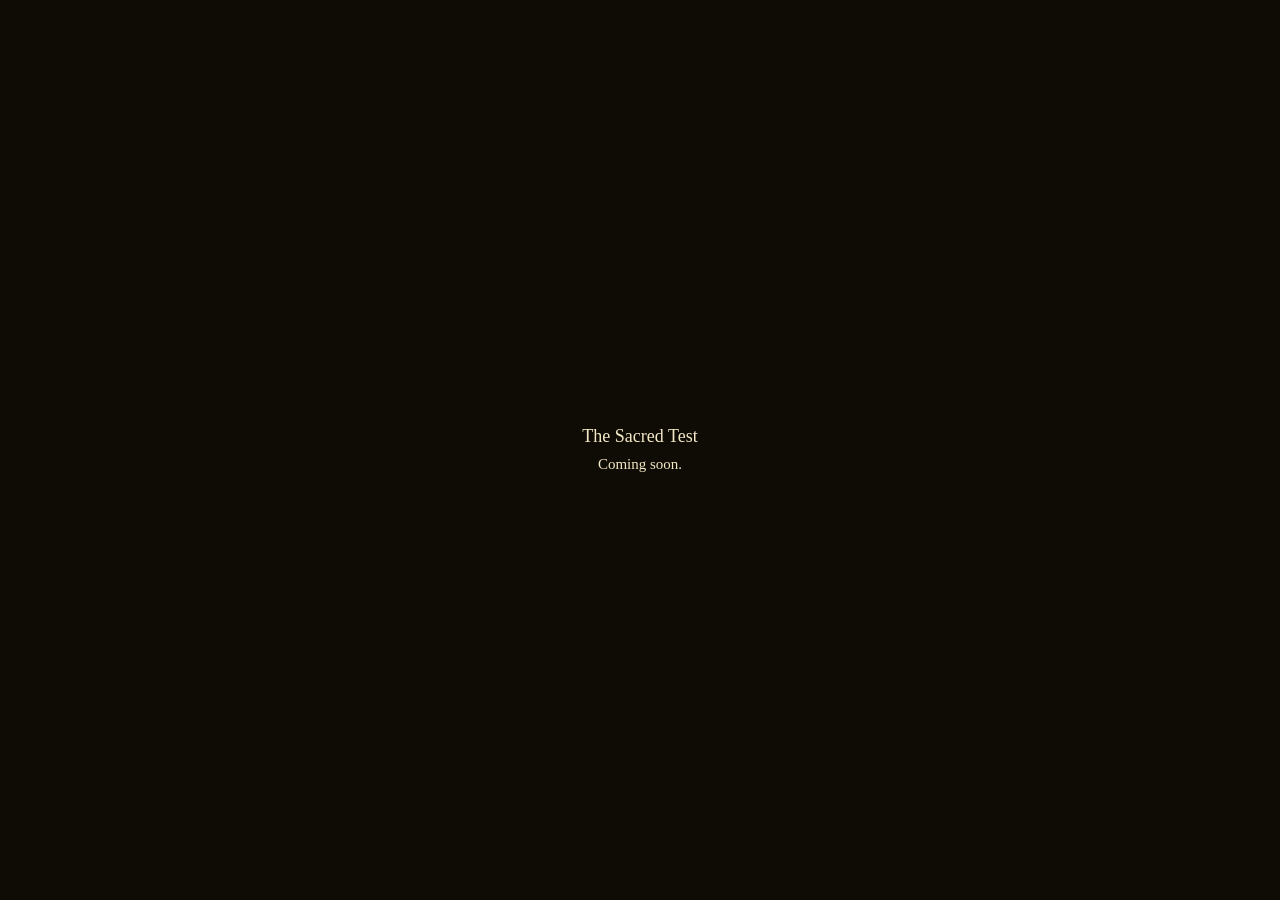
==== index.html @ 9026a88f "Placeholder page and custom domain thesacredtest.com Co-Authored-By: Claude Opus 5.5 <noreply@anthro" ====
<!doctype html>
<html lang="en">
<head>
<meta charset="utf-8">
<meta name="viewport" content="width=device-width, initial-scale=1">
<title>The Sacred Test</title>
<meta name="robots" content="noindex">
<style>
  html, body { height: 100%; margin: 0; }
  body { display: grid; place-items: center; padding: 0 16px; background: #0f0c06; color: #f3e7c4;
         font: 18px/1.5 Georgia, serif; text-align: center; }
</style>
</head>
<body><p>The Sacred Test<br><small>Coming soon.</small></p></body>
</html>
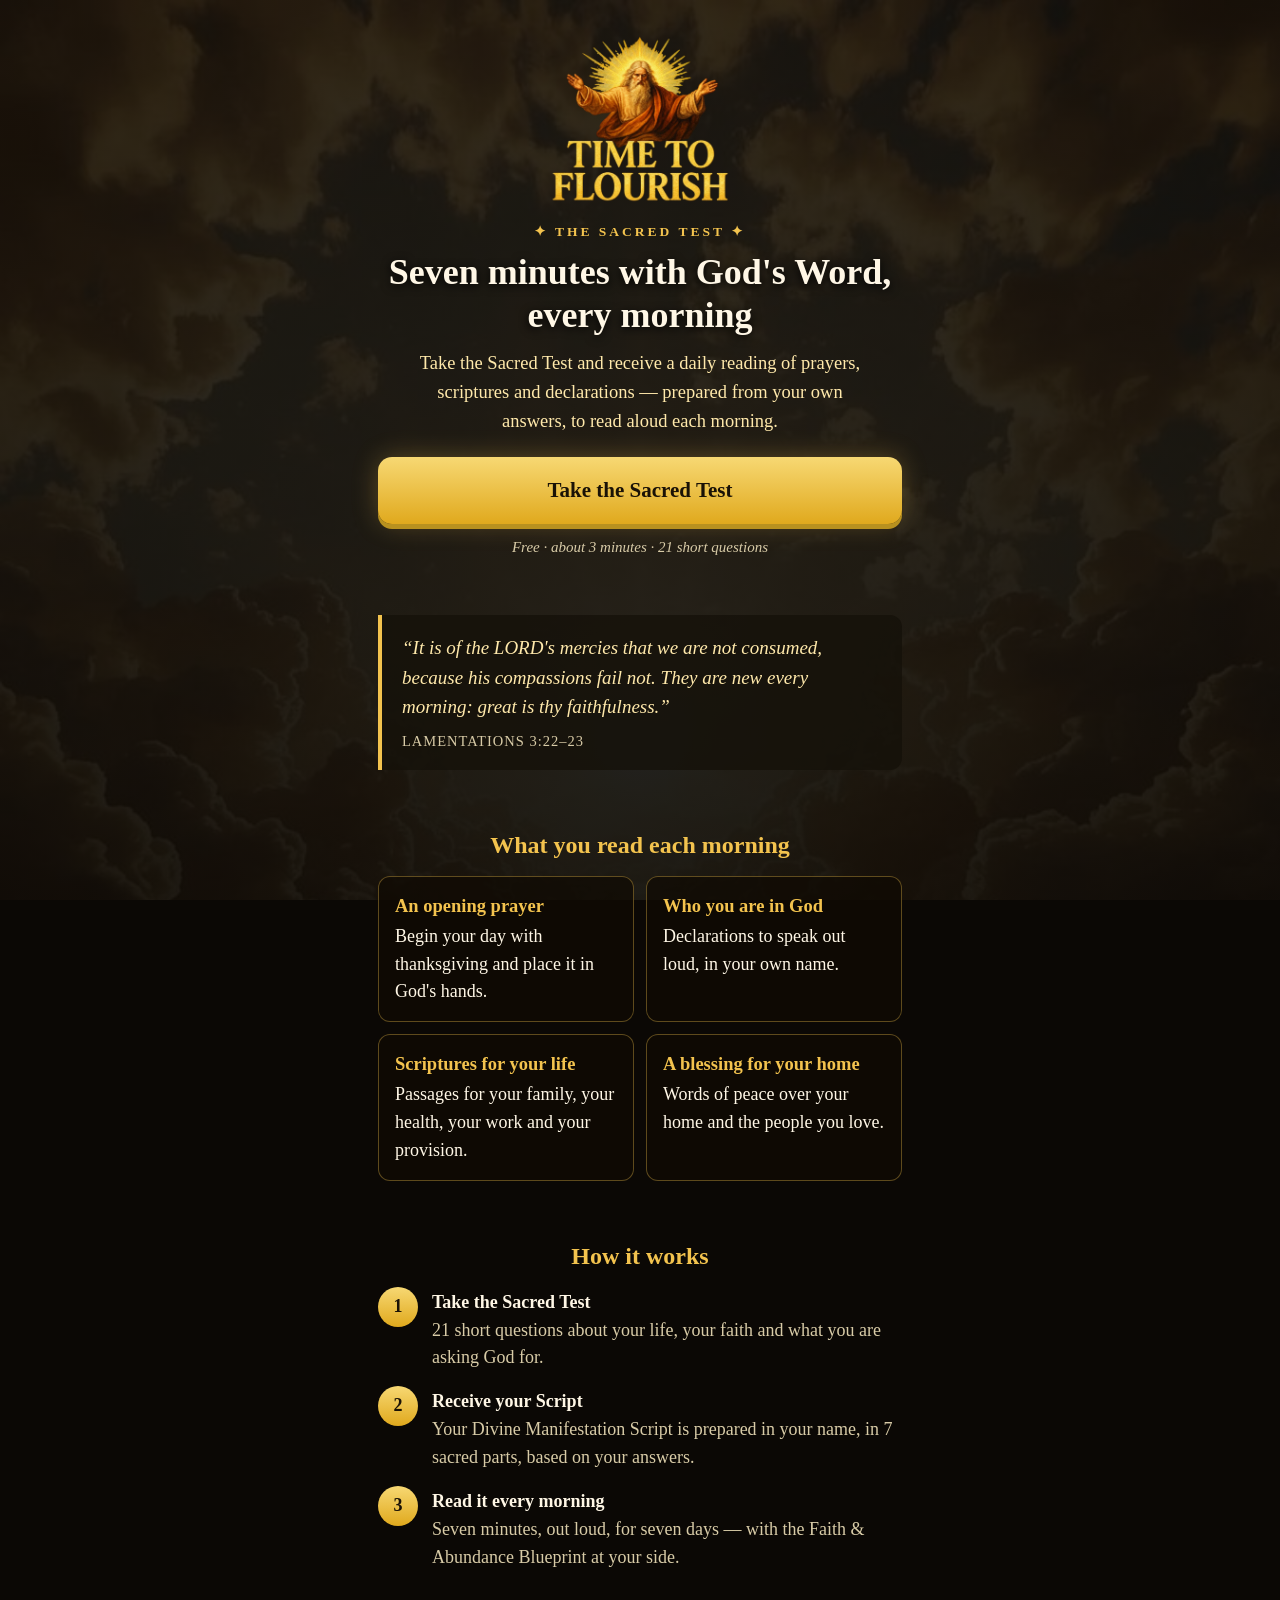
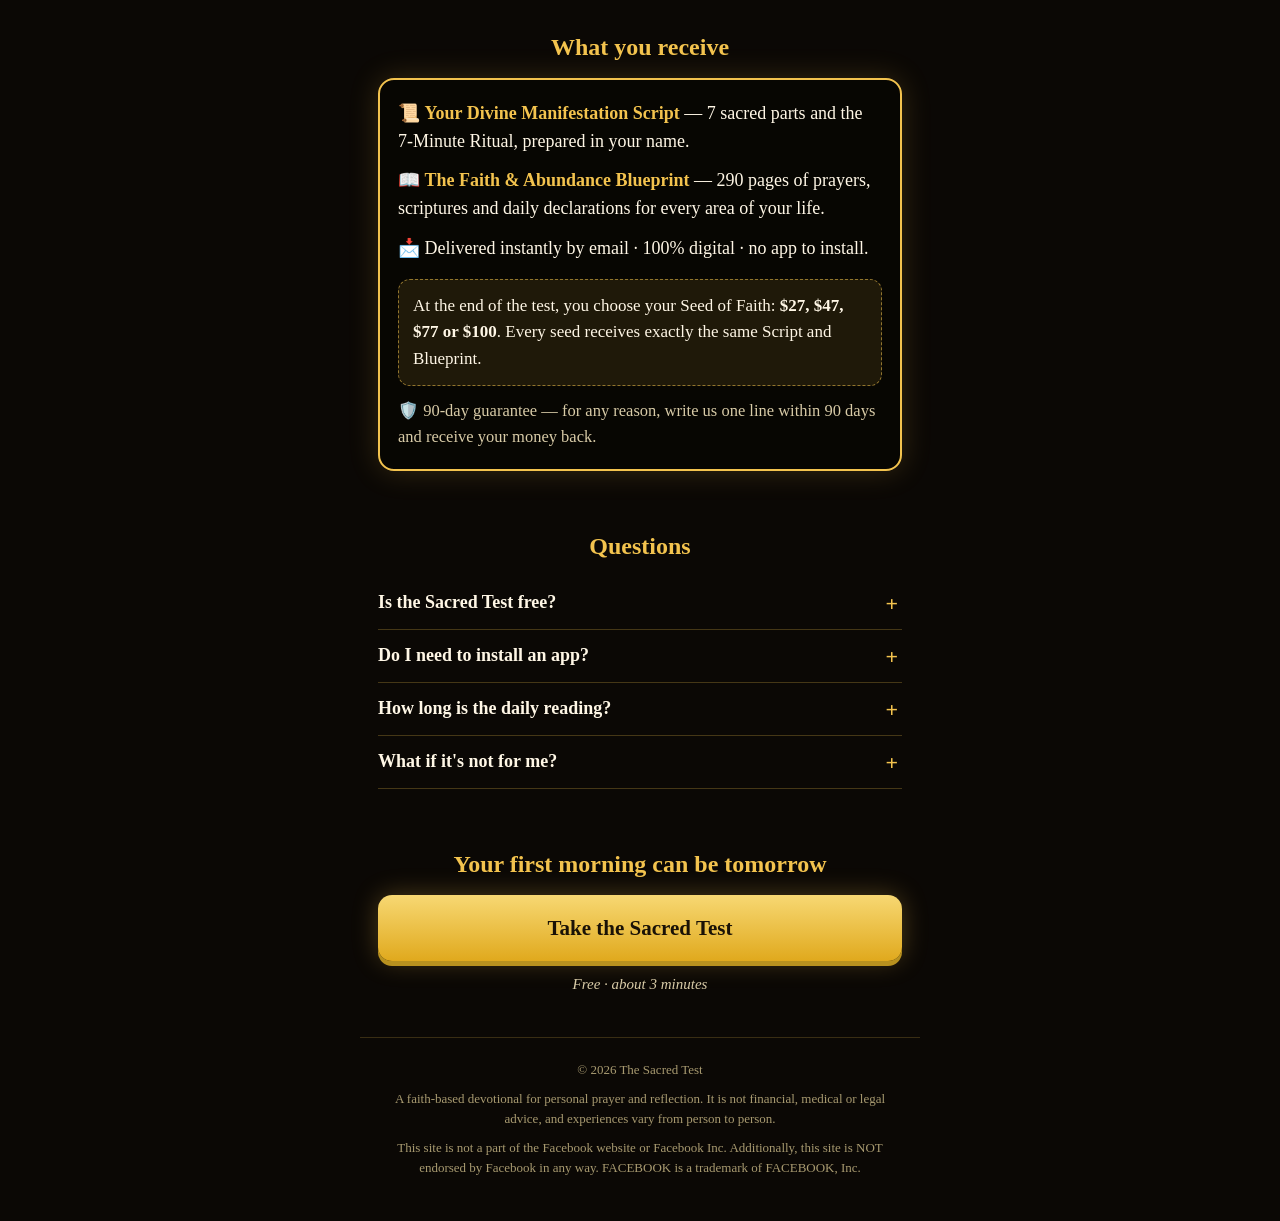
==== commit d499985a: "Landing page da raiz: oferta de leitura diária da Bíblia Página de vendas na raiz do domínio, para o" ====
--- a/index.html
+++ b/index.html
@@ -3,13 +3,136 @@
 <head>
 <meta charset="utf-8">
 <meta name="viewport" content="width=device-width, initial-scale=1">
-<title>The Sacred Test</title>
+<title>The Sacred Test — Seven minutes with God's Word, every morning</title>
+<meta name="description" content="Take the free Sacred Test and receive a daily reading of prayers, scriptures and declarations prepared from your own answers.">
 <meta name="robots" content="noindex">
+<meta property="og:type" content="website">
+<meta property="og:title" content="The Sacred Test">
+<meta property="og:description" content="Seven minutes with God's Word every morning, prepared from your own answers.">
+<meta property="og:image" content="https://thesacredtest.com/thrive/media/voz/poster.jpg">
+<link rel="preload" as="image" href="/thrive/media/thrive/logo-flourish.webp">
 <style>
-  html, body { height: 100%; margin: 0; }
-  body { display: grid; place-items: center; padding: 0 16px; background: #0f0c06; color: #f3e7c4;
-         font: 18px/1.5 Georgia, serif; text-align: center; }
+  :root { --gold:#f3c34e; --gold2:#f7d873; --gold3:#e0a91d; --edge:#b8911f; --ink:#1a1206; --cream:#fff7e6; --muted:#d8cba7; }
+  * { box-sizing:border-box; }
+  html { -webkit-text-size-adjust:100%; }
+  body { margin:0; color:var(--cream); background:#0b0805; font:18px/1.55 Georgia, 'Times New Roman', serif; }
+  /* fundo fixo por pseudo-elemento (background-attachment:fixed falha no iPhone) */
+  body::before { content:""; position:fixed; inset:0; z-index:-1;
+    background:linear-gradient(rgba(6,4,2,.80), rgba(6,4,2,.90)), url(/thrive/media/thrive/background.jpg) center top / cover no-repeat #0b0805; }
+  main { max-width:560px; margin:0 auto; padding:0 18px; }
+  section { padding:30px 0; }
+  .hero { padding:34px 0 26px; text-align:center; }
+  .logo { display:block; width:190px; height:auto; margin:0 auto 14px; }
+  .kicker { margin:0 0 8px; font-size:13.5px; letter-spacing:3px; color:var(--gold); font-weight:bold; }
+  h1 { margin:0 0 12px; font-size:31px; line-height:1.2; text-shadow:0 2px 10px #000; }
+  .sub { margin:0 auto 22px; max-width:470px; color:#ffe9ab; font-size:18.5px; }
+  h2 { margin:0 0 16px; font-size:24px; line-height:1.25; color:var(--gold); text-align:center; }
+  .cta { display:block; text-align:center; text-decoration:none; font-weight:bold; font-size:21px; padding:17px 18px;
+    border-radius:14px; background:linear-gradient(180deg, var(--gold2), var(--gold3)); color:var(--ink);
+    box-shadow:0 5px 0 var(--edge), 0 0 26px rgba(243,195,78,.28); }
+  .cta:active { transform:translateY(2px); box-shadow:0 2px 0 var(--edge); }
+  .cta:focus-visible { outline:3px solid var(--cream); outline-offset:3px; }
+  .micro { margin:12px 0 0; text-align:center; font-size:15px; color:var(--muted); font-style:italic; }
+  .verse { margin:0; padding:18px 20px; border-left:4px solid var(--gold); background:rgba(21,17,10,.78); border-radius:0 12px 12px 0;
+    font-size:19px; font-style:italic; color:#ffe9ab; }
+  .verse cite { display:block; margin-top:8px; font-size:14.5px; font-style:normal; letter-spacing:1px; color:var(--muted); }
+  .items { display:grid; gap:12px; margin:0; padding:0; list-style:none; }
+  .items li { padding:15px 16px; border:1px solid rgba(243,195,78,.35); border-radius:12px; background:rgba(16,11,3,.72); }
+  .items b { display:block; color:var(--gold); font-size:18.5px; margin-bottom:2px; }
+  .steps { counter-reset:passo; display:grid; gap:14px; margin:0; padding:0; list-style:none; }
+  .steps li { counter-increment:passo; position:relative; padding:2px 0 0 54px; min-height:40px; }
+  .steps li::before { content:counter(passo); position:absolute; left:0; top:0; width:40px; height:40px; border-radius:50%;
+    display:grid; place-items:center; font-weight:bold; color:var(--ink); background:linear-gradient(180deg, var(--gold2), var(--gold3)); }
+  .steps b { display:block; color:var(--cream); }
+  .steps span { color:var(--muted); }
+  .card { padding:20px 18px; border:2px solid var(--gold); border-radius:16px; background:rgba(8,6,3,.85); box-shadow:0 0 30px rgba(243,195,78,.18); }
+  .card ul { margin:0 0 16px; padding:0; list-style:none; display:grid; gap:12px; }
+  .card li b { color:var(--gold); }
+  .price { margin:0 0 12px; padding:13px 14px; border-radius:12px; background:rgba(243,195,78,.1); border:1px dashed rgba(243,195,78,.55); font-size:17px; }
+  .guarantee { margin:0; font-size:16.5px; color:var(--muted); }
+  details { border-bottom:1px solid rgba(243,195,78,.25); padding:12px 0; }
+  summary { cursor:pointer; font-weight:bold; color:var(--cream); list-style:none; padding-right:28px; position:relative; }
+  summary::-webkit-details-marker { display:none; }
+  summary::after { content:"+"; position:absolute; right:4px; top:-2px; color:var(--gold); font-size:22px; }
+  details[open] summary::after { content:"–"; }
+  details p { margin:8px 0 0; color:var(--muted); }
+  .final { text-align:center; }
+  footer { max-width:560px; margin:10px auto 0; padding:22px 18px 34px; border-top:1px solid rgba(243,195,78,.2);
+    font-size:13px; line-height:1.5; color:#a89a70; text-align:center; }
+  footer p { margin:0 0 10px; }
+  @media (min-width:600px) { h1 { font-size:36px; } .items { grid-template-columns:1fr 1fr; } }
 </style>
 </head>
-<body><p>The Sacred Test<br><small>Coming soon.</small></p></body>
+<body>
+<main>
+  <section class="hero">
+    <img class="logo" src="/thrive/media/thrive/logo-flourish.webp" width="800" height="733" alt="Time To Flourish">
+    <p class="kicker">✦ THE SACRED TEST ✦</p>
+    <h1>Seven minutes with God's Word, every morning</h1>
+    <p class="sub">Take the Sacred Test and receive a daily reading of prayers, scriptures and declarations — prepared from your own answers, to read aloud each morning.</p>
+    <a class="cta" data-test href="/thrive/">Take the Sacred Test</a>
+    <p class="micro">Free · about 3 minutes · 21 short questions</p>
+  </section>
+
+  <section>
+    <blockquote class="verse">“It is of the LORD's mercies that we are not consumed, because his compassions fail not. They are new every morning: great is thy faithfulness.”
+      <cite>LAMENTATIONS 3:22–23</cite></blockquote>
+  </section>
+
+  <section>
+    <h2>What you read each morning</h2>
+    <ul class="items">
+      <li><b>An opening prayer</b>Begin your day with thanksgiving and place it in God's hands.</li>
+      <li><b>Who you are in God</b>Declarations to speak out loud, in your own name.</li>
+      <li><b>Scriptures for your life</b>Passages for your family, your health, your work and your provision.</li>
+      <li><b>A blessing for your home</b>Words of peace over your home and the people you love.</li>
+    </ul>
+  </section>
+
+  <section>
+    <h2>How it works</h2>
+    <ol class="steps">
+      <li><b>Take the Sacred Test</b><span>21 short questions about your life, your faith and what you are asking God for.</span></li>
+      <li><b>Receive your Script</b><span>Your Divine Manifestation Script is prepared in your name, in 7 sacred parts, based on your answers.</span></li>
+      <li><b>Read it every morning</b><span>Seven minutes, out loud, for seven days — with the Faith &amp; Abundance Blueprint at your side.</span></li>
+    </ol>
+  </section>
+
+  <section>
+    <h2>What you receive</h2>
+    <div class="card">
+      <ul>
+        <li>📜 <b>Your Divine Manifestation Script</b> — 7 sacred parts and the 7-Minute Ritual, prepared in your name.</li>
+        <li>📖 <b>The Faith &amp; Abundance Blueprint</b> — 290 pages of prayers, scriptures and daily declarations for every area of your life.</li>
+        <li>📩 Delivered instantly by email · 100% digital · no app to install.</li>
+      </ul>
+      <p class="price">At the end of the test, you choose your Seed of Faith: <b>$27, $47, $77 or $100</b>. Every seed receives exactly the same Script and Blueprint.</p>
+      <p class="guarantee">🛡️ 90-day guarantee — for any reason, write us one line within 90 days and receive your money back.</p>
+    </div>
+  </section>
+
+  <section>
+    <h2>Questions</h2>
+    <details><summary>Is the Sacred Test free?</summary><p>Yes. The test is free and takes about 3 minutes. At the end, you decide whether you want to receive your complete Script.</p></details>
+    <details><summary>Do I need to install an app?</summary><p>No. Your Script and the Blueprint arrive by email, ready to read on your phone, tablet or computer.</p></details>
+    <details><summary>How long is the daily reading?</summary><p>About 7 minutes, read out loud each morning, for 7 days in a row — and you can keep reading it for as long as you like.</p></details>
+    <details><summary>What if it's not for me?</summary><p>You are covered by the 90-day guarantee: write us one line and receive your money back.</p></details>
+  </section>
+
+  <section class="final">
+    <h2>Your first morning can be tomorrow</h2>
+    <a class="cta" data-test href="/thrive/">Take the Sacred Test</a>
+    <p class="micro">Free · about 3 minutes</p>
+  </section>
+</main>
+<footer>
+  <p>© 2026 The Sacred Test</p>
+  <p>A faith-based devotional for personal prayer and reflection. It is not financial, medical or legal advice, and experiences vary from person to person.</p>
+  <p>This site is not a part of the Facebook website or Facebook Inc. Additionally, this site is NOT endorsed by Facebook in any way. FACEBOOK is a trademark of FACEBOOK, Inc.</p>
+</footer>
+<script>
+  // leva as UTMs/fbclid do anúncio para o quiz (o rastreio da /thrive lê da URL)
+  document.querySelectorAll('a[data-test]').forEach(function (a) { a.href = '/thrive/' + location.search; });
+</script>
+</body>
 </html>
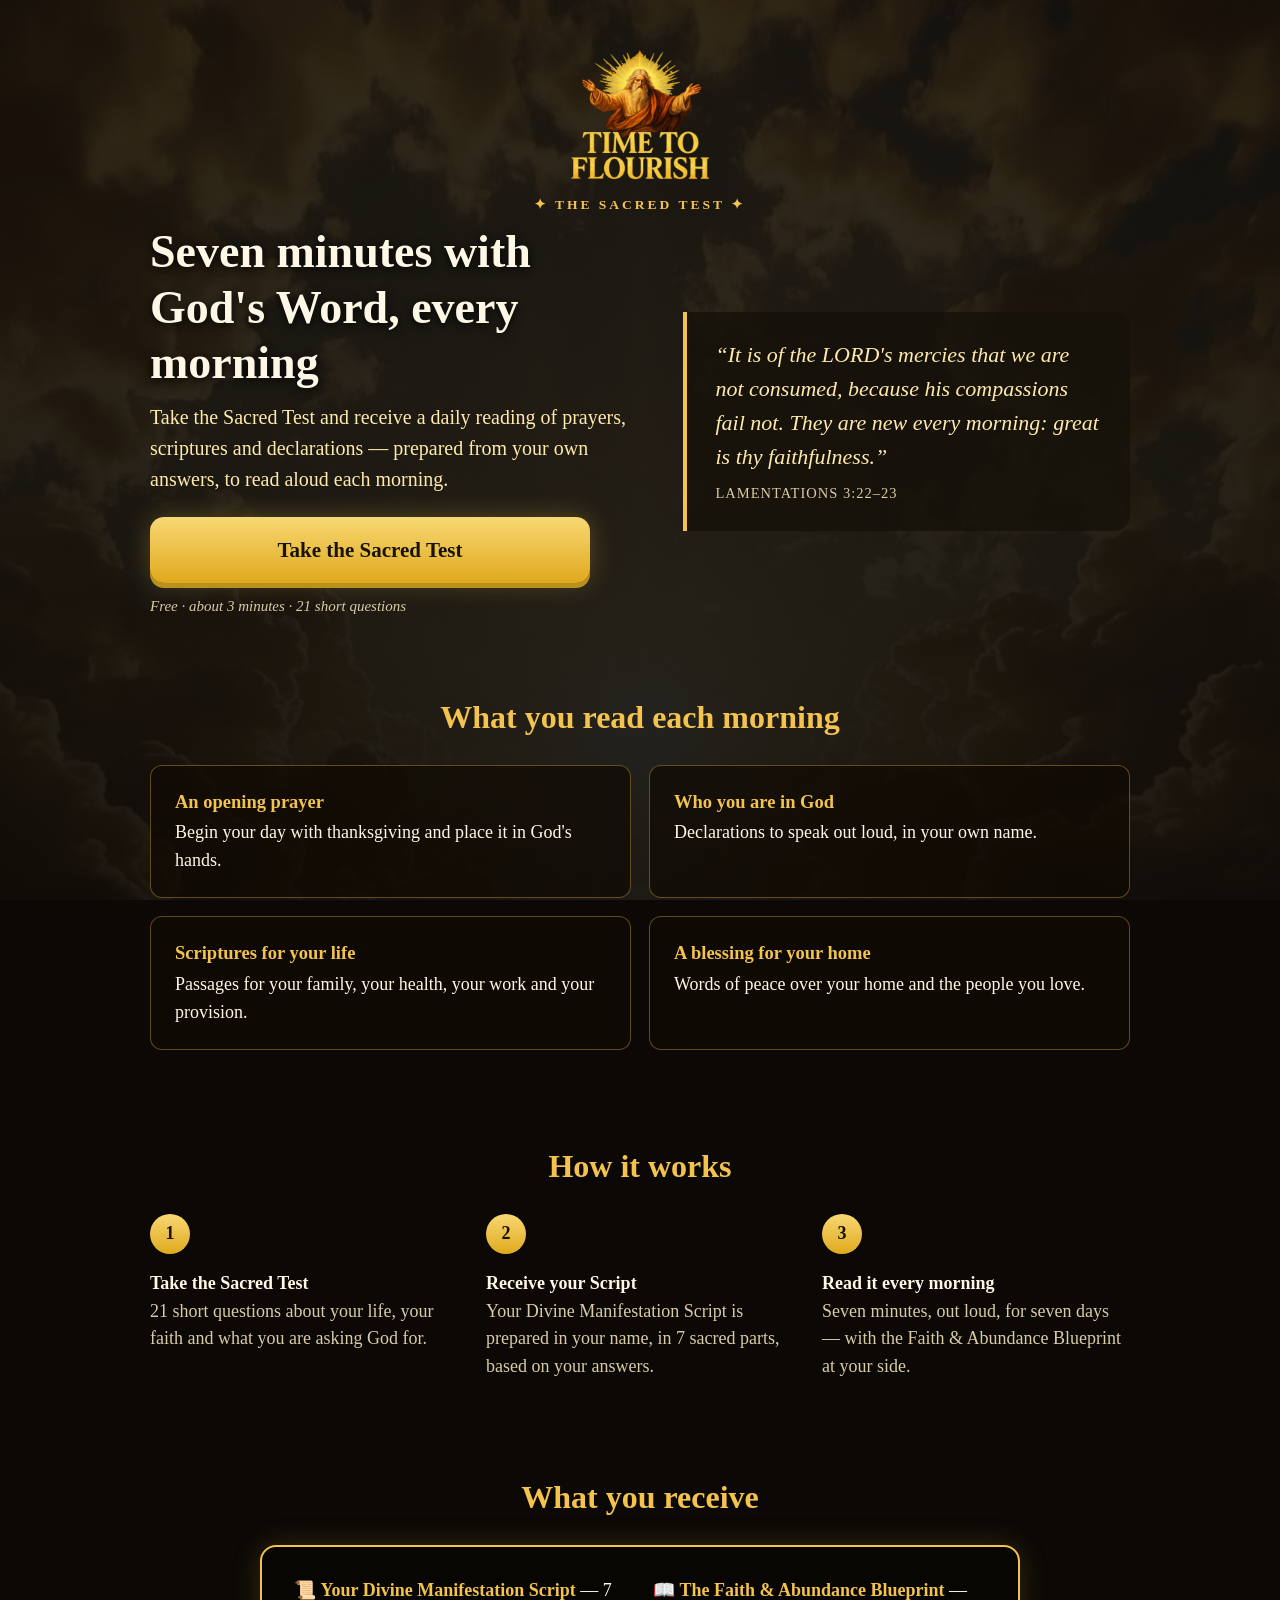
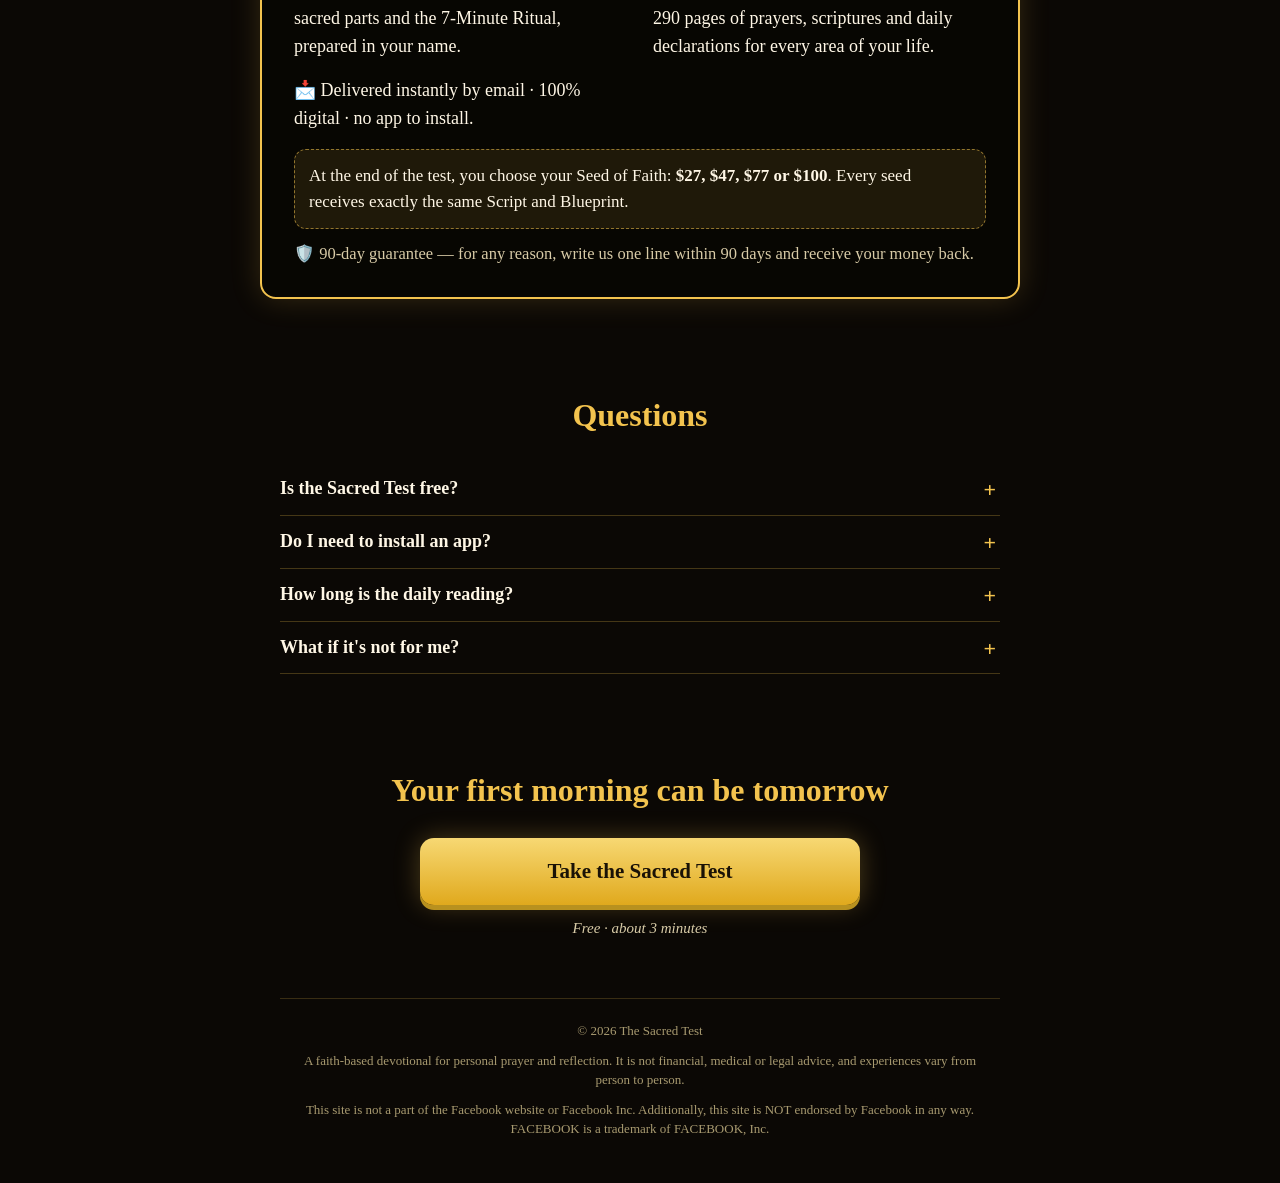
==== commit 79091cd6: "Landing da raiz: layout próprio para computador Herói em duas colunas (texto + versículo), 'o que vo" ====
--- a/index.html
+++ b/index.html
@@ -21,62 +21,99 @@
     background:linear-gradient(rgba(6,4,2,.80), rgba(6,4,2,.90)), url(/thrive/media/thrive/background.jpg) center top / cover no-repeat #0b0805; }
   main { max-width:560px; margin:0 auto; padding:0 18px; }
   section { padding:30px 0; }
+  .center { text-align:center; }
+
+  /* ---- herói ---- */
   .hero { padding:34px 0 26px; text-align:center; }
   .logo { display:block; width:190px; height:auto; margin:0 auto 14px; }
   .kicker { margin:0 0 8px; font-size:13.5px; letter-spacing:3px; color:var(--gold); font-weight:bold; }
   h1 { margin:0 0 12px; font-size:31px; line-height:1.2; text-shadow:0 2px 10px #000; }
   .sub { margin:0 auto 22px; max-width:470px; color:#ffe9ab; font-size:18.5px; }
+
   h2 { margin:0 0 16px; font-size:24px; line-height:1.25; color:var(--gold); text-align:center; }
-  .cta { display:block; text-align:center; text-decoration:none; font-weight:bold; font-size:21px; padding:17px 18px;
+
+  .cta { display:block; width:100%; max-width:440px; margin:0 auto; text-align:center; text-decoration:none; font-weight:bold; font-size:21px; padding:17px 18px;
     border-radius:14px; background:linear-gradient(180deg, var(--gold2), var(--gold3)); color:var(--ink);
     box-shadow:0 5px 0 var(--edge), 0 0 26px rgba(243,195,78,.28); }
   .cta:active { transform:translateY(2px); box-shadow:0 2px 0 var(--edge); }
   .cta:focus-visible { outline:3px solid var(--cream); outline-offset:3px; }
   .micro { margin:12px 0 0; text-align:center; font-size:15px; color:var(--muted); font-style:italic; }
+
   .verse { margin:0; padding:18px 20px; border-left:4px solid var(--gold); background:rgba(21,17,10,.78); border-radius:0 12px 12px 0;
     font-size:19px; font-style:italic; color:#ffe9ab; }
   .verse cite { display:block; margin-top:8px; font-size:14.5px; font-style:normal; letter-spacing:1px; color:var(--muted); }
-  .items { display:grid; gap:12px; margin:0; padding:0; list-style:none; }
-  .items li { padding:15px 16px; border:1px solid rgba(243,195,78,.35); border-radius:12px; background:rgba(16,11,3,.72); }
-  .items b { display:block; color:var(--gold); font-size:18.5px; margin-bottom:2px; }
-  .steps { counter-reset:passo; display:grid; gap:14px; margin:0; padding:0; list-style:none; }
+
+  .items { display:grid; gap:12px; margin:0 auto; padding:0; list-style:none; max-width:860px; }
+  .items li { padding:16px 18px; border:1px solid rgba(243,195,78,.35); border-radius:12px; background:rgba(16,11,3,.72); }
+  .items b { display:block; color:var(--gold); font-size:18.5px; margin-bottom:3px; }
+
+  .steps { counter-reset:passo; display:grid; gap:16px; margin:0 auto; padding:0; list-style:none; max-width:860px; }
   .steps li { counter-increment:passo; position:relative; padding:2px 0 0 54px; min-height:40px; }
   .steps li::before { content:counter(passo); position:absolute; left:0; top:0; width:40px; height:40px; border-radius:50%;
     display:grid; place-items:center; font-weight:bold; color:var(--ink); background:linear-gradient(180deg, var(--gold2), var(--gold3)); }
   .steps b { display:block; color:var(--cream); }
   .steps span { color:var(--muted); }
-  .card { padding:20px 18px; border:2px solid var(--gold); border-radius:16px; background:rgba(8,6,3,.85); box-shadow:0 0 30px rgba(243,195,78,.18); }
+
+  .card { max-width:620px; margin:0 auto; padding:22px 20px; border:2px solid var(--gold); border-radius:16px; background:rgba(8,6,3,.85); box-shadow:0 0 30px rgba(243,195,78,.18); }
   .card ul { margin:0 0 16px; padding:0; list-style:none; display:grid; gap:12px; }
   .card li b { color:var(--gold); }
   .price { margin:0 0 12px; padding:13px 14px; border-radius:12px; background:rgba(243,195,78,.1); border:1px dashed rgba(243,195,78,.55); font-size:17px; }
   .guarantee { margin:0; font-size:16.5px; color:var(--muted); }
+
+  .faq { max-width:720px; margin:0 auto; }
   details { border-bottom:1px solid rgba(243,195,78,.25); padding:12px 0; }
   summary { cursor:pointer; font-weight:bold; color:var(--cream); list-style:none; padding-right:28px; position:relative; }
   summary::-webkit-details-marker { display:none; }
   summary::after { content:"+"; position:absolute; right:4px; top:-2px; color:var(--gold); font-size:22px; }
   details[open] summary::after { content:"–"; }
   details p { margin:8px 0 0; color:var(--muted); }
-  .final { text-align:center; }
-  footer { max-width:560px; margin:10px auto 0; padding:22px 18px 34px; border-top:1px solid rgba(243,195,78,.2);
+
+  footer { max-width:720px; margin:10px auto 0; padding:22px 18px 34px; border-top:1px solid rgba(243,195,78,.2);
     font-size:13px; line-height:1.5; color:#a89a70; text-align:center; }
   footer p { margin:0 0 10px; }
-  @media (min-width:600px) { h1 { font-size:36px; } .items { grid-template-columns:1fr 1fr; } }
+
+  /* ---- computador ---- */
+  @media (min-width:880px) {
+    main { max-width:1060px; padding:0 32px; }
+    section { padding:48px 0; }
+    .hero { padding:48px 0 30px; }
+    .logo { width:150px; margin-bottom:10px; }
+    h1 { font-size:46px; }
+    h2 { font-size:32px; margin-bottom:28px; }
+    /* herói em duas colunas: texto à esquerda, versículo à direita */
+    .hero-grid { display:grid; grid-template-columns:1.05fr .95fr; gap:40px; align-items:center; text-align:left; max-width:980px; margin:0 auto; }
+    .hero-copy h1 { margin-top:0; }
+    .hero-copy .sub { margin-left:0; font-size:20px; max-width:none; }
+    .hero-copy .cta { margin-left:0; }
+    .hero-copy .micro { text-align:left; }
+    .verse { font-size:22px; padding:26px 28px; border-radius:0 16px 16px 0; }
+    .items { grid-template-columns:1fr 1fr; gap:18px; max-width:980px; }
+    .items li { padding:22px 24px; }
+    .steps { grid-template-columns:repeat(3,1fr); gap:28px; max-width:980px; }
+    .steps li { padding:56px 0 0; min-height:0; }
+    .steps li::before { left:0; top:0; }
+    .card { max-width:760px; padding:30px 32px; }
+    .card ul { grid-template-columns:1fr 1fr; gap:16px 26px; }
+    .card .price, .card .guarantee { grid-column:1 / -1; }
+    .card ul { display:grid; }
+  }
 </style>
 </head>
 <body>
 <main>
   <section class="hero">
     <img class="logo" src="/thrive/media/thrive/logo-flourish.webp" width="800" height="733" alt="Time To Flourish">
-    <p class="kicker">✦ THE SACRED TEST ✦</p>
-    <h1>Seven minutes with God's Word, every morning</h1>
-    <p class="sub">Take the Sacred Test and receive a daily reading of prayers, scriptures and declarations — prepared from your own answers, to read aloud each morning.</p>
-    <a class="cta" data-test href="/thrive/">Take the Sacred Test</a>
-    <p class="micro">Free · about 3 minutes · 21 short questions</p>
-  </section>
-
-  <section>
-    <blockquote class="verse">“It is of the LORD's mercies that we are not consumed, because his compassions fail not. They are new every morning: great is thy faithfulness.”
-      <cite>LAMENTATIONS 3:22–23</cite></blockquote>
+    <p class="kicker center">✦ THE SACRED TEST ✦</p>
+    <div class="hero-grid">
+      <div class="hero-copy">
+        <h1>Seven minutes with God's Word, every morning</h1>
+        <p class="sub">Take the Sacred Test and receive a daily reading of prayers, scriptures and declarations — prepared from your own answers, to read aloud each morning.</p>
+        <a class="cta" data-test href="/thrive/">Take the Sacred Test</a>
+        <p class="micro">Free · about 3 minutes · 21 short questions</p>
+      </div>
+      <blockquote class="verse">“It is of the LORD's mercies that we are not consumed, because his compassions fail not. They are new every morning: great is thy faithfulness.”
+        <cite>LAMENTATIONS 3:22–23</cite></blockquote>
+    </div>
   </section>
 
   <section>
@@ -113,16 +150,18 @@
 
   <section>
     <h2>Questions</h2>
-    <details><summary>Is the Sacred Test free?</summary><p>Yes. The test is free and takes about 3 minutes. At the end, you decide whether you want to receive your complete Script.</p></details>
-    <details><summary>Do I need to install an app?</summary><p>No. Your Script and the Blueprint arrive by email, ready to read on your phone, tablet or computer.</p></details>
-    <details><summary>How long is the daily reading?</summary><p>About 7 minutes, read out loud each morning, for 7 days in a row — and you can keep reading it for as long as you like.</p></details>
-    <details><summary>What if it's not for me?</summary><p>You are covered by the 90-day guarantee: write us one line and receive your money back.</p></details>
+    <div class="faq">
+      <details><summary>Is the Sacred Test free?</summary><p>Yes. The test is free and takes about 3 minutes. At the end, you decide whether you want to receive your complete Script.</p></details>
+      <details><summary>Do I need to install an app?</summary><p>No. Your Script and the Blueprint arrive by email, ready to read on your phone, tablet or computer.</p></details>
+      <details><summary>How long is the daily reading?</summary><p>About 7 minutes, read out loud each morning, for 7 days in a row — and you can keep reading it for as long as you like.</p></details>
+      <details><summary>What if it's not for me?</summary><p>You are covered by the 90-day guarantee: write us one line and receive your money back.</p></details>
+    </div>
   </section>
 
-  <section class="final">
+  <section class="center">
     <h2>Your first morning can be tomorrow</h2>
     <a class="cta" data-test href="/thrive/">Take the Sacred Test</a>
-    <p class="micro">Free · about 3 minutes</p>
+    <p class="micro center">Free · about 3 minutes</p>
   </section>
 </main>
 <footer>
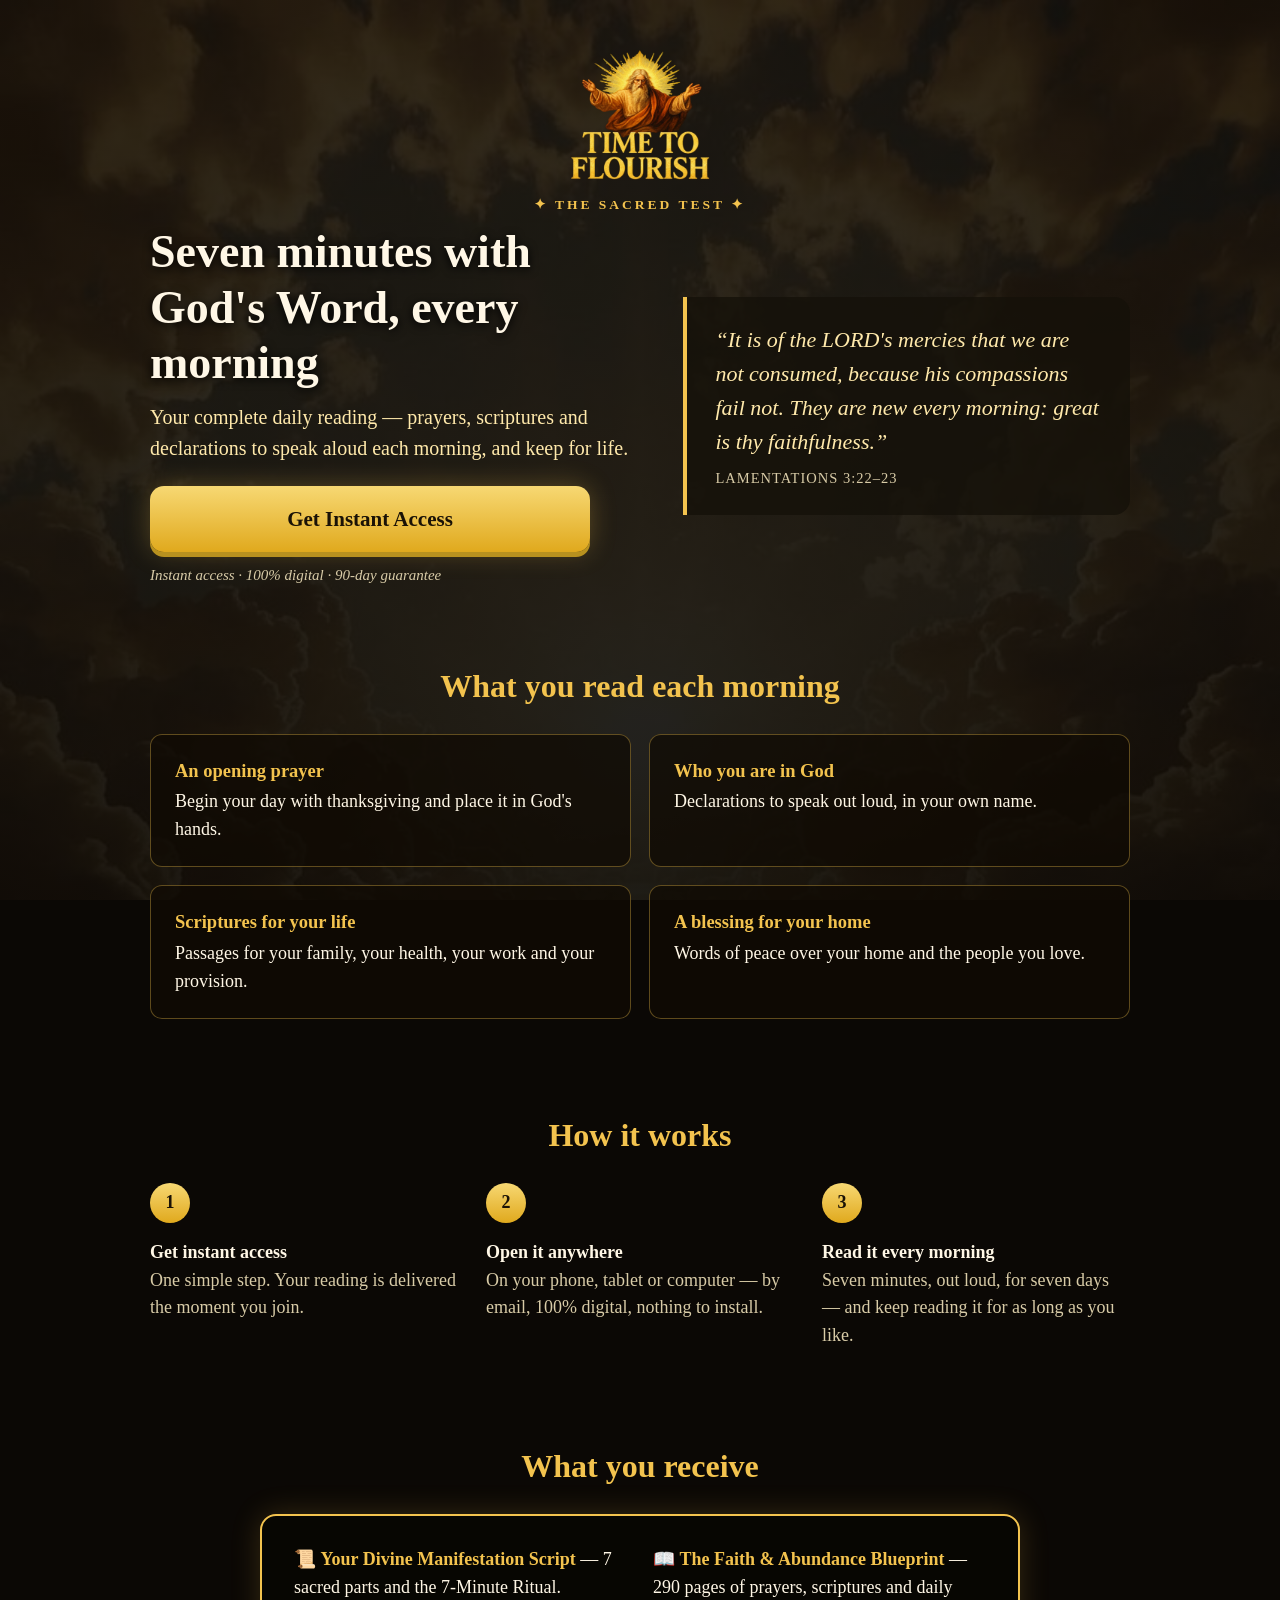
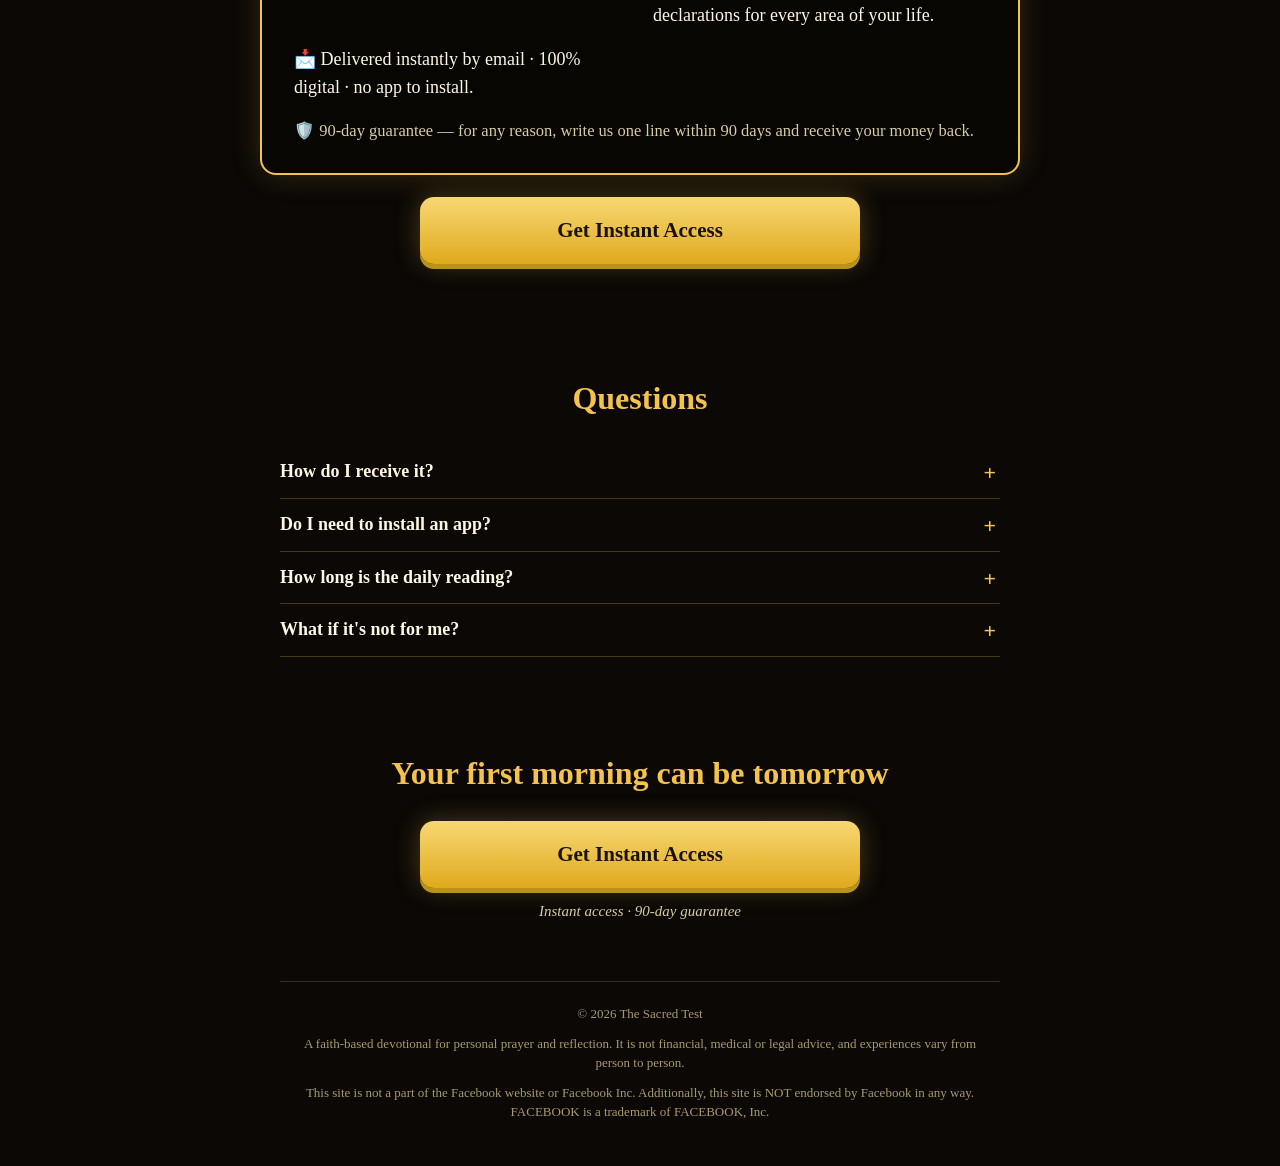
==== commit c838322d: "Raiz: página de venda direta com botão para checkout (sem quiz) A raiz deixa de levar ao quiz (/thri" ====
--- a/index.html
+++ b/index.html
@@ -3,12 +3,14 @@
 <head>
 <meta charset="utf-8">
 <meta name="viewport" content="width=device-width, initial-scale=1">
+<!-- Nevian Track -->
+<script async src="https://track.nevian.io/nv.js?w=67fb06a2"></script>
 <title>The Sacred Test — Seven minutes with God's Word, every morning</title>
-<meta name="description" content="Take the free Sacred Test and receive a daily reading of prayers, scriptures and declarations prepared from your own answers.">
+<meta name="description" content="Your complete daily reading of prayers, scriptures and declarations to read aloud every morning. Instant access, 100% digital, 90-day guarantee.">
 <meta name="robots" content="noindex">
 <meta property="og:type" content="website">
 <meta property="og:title" content="The Sacred Test">
-<meta property="og:description" content="Seven minutes with God's Word every morning, prepared from your own answers.">
+<meta property="og:description" content="Seven minutes with God's Word, every morning.">
 <meta property="og:image" content="https://thesacredtest.com/thrive/media/voz/poster.jpg">
 <link rel="preload" as="image" href="/thrive/media/thrive/logo-flourish.webp">
 <style>
@@ -16,14 +18,12 @@
   * { box-sizing:border-box; }
   html { -webkit-text-size-adjust:100%; }
   body { margin:0; color:var(--cream); background:#0b0805; font:18px/1.55 Georgia, 'Times New Roman', serif; }
-  /* fundo fixo por pseudo-elemento (background-attachment:fixed falha no iPhone) */
   body::before { content:""; position:fixed; inset:0; z-index:-1;
     background:linear-gradient(rgba(6,4,2,.80), rgba(6,4,2,.90)), url(/thrive/media/thrive/background.jpg) center top / cover no-repeat #0b0805; }
   main { max-width:560px; margin:0 auto; padding:0 18px; }
   section { padding:30px 0; }
   .center { text-align:center; }
 
-  /* ---- herói ---- */
   .hero { padding:34px 0 26px; text-align:center; }
   .logo { display:block; width:190px; height:auto; margin:0 auto 14px; }
   .kicker { margin:0 0 8px; font-size:13.5px; letter-spacing:3px; color:var(--gold); font-weight:bold; }
@@ -57,7 +57,6 @@
   .card { max-width:620px; margin:0 auto; padding:22px 20px; border:2px solid var(--gold); border-radius:16px; background:rgba(8,6,3,.85); box-shadow:0 0 30px rgba(243,195,78,.18); }
   .card ul { margin:0 0 16px; padding:0; list-style:none; display:grid; gap:12px; }
   .card li b { color:var(--gold); }
-  .price { margin:0 0 12px; padding:13px 14px; border-radius:12px; background:rgba(243,195,78,.1); border:1px dashed rgba(243,195,78,.55); font-size:17px; }
   .guarantee { margin:0; font-size:16.5px; color:var(--muted); }
 
   .faq { max-width:720px; margin:0 auto; }
@@ -72,7 +71,6 @@
     font-size:13px; line-height:1.5; color:#a89a70; text-align:center; }
   footer p { margin:0 0 10px; }
 
-  /* ---- computador ---- */
   @media (min-width:880px) {
     main { max-width:1060px; padding:0 32px; }
     section { padding:48px 0; }
@@ -80,7 +78,6 @@
     .logo { width:150px; margin-bottom:10px; }
     h1 { font-size:46px; }
     h2 { font-size:32px; margin-bottom:28px; }
-    /* herói em duas colunas: texto à esquerda, versículo à direita */
     .hero-grid { display:grid; grid-template-columns:1.05fr .95fr; gap:40px; align-items:center; text-align:left; max-width:980px; margin:0 auto; }
     .hero-copy h1 { margin-top:0; }
     .hero-copy .sub { margin-left:0; font-size:20px; max-width:none; }
@@ -94,8 +91,7 @@
     .steps li::before { left:0; top:0; }
     .card { max-width:760px; padding:30px 32px; }
     .card ul { grid-template-columns:1fr 1fr; gap:16px 26px; }
-    .card .price, .card .guarantee { grid-column:1 / -1; }
-    .card ul { display:grid; }
+    .card .guarantee { grid-column:1 / -1; }
   }
 </style>
 </head>
@@ -107,9 +103,9 @@
     <div class="hero-grid">
       <div class="hero-copy">
         <h1>Seven minutes with God's Word, every morning</h1>
-        <p class="sub">Take the Sacred Test and receive a daily reading of prayers, scriptures and declarations — prepared from your own answers, to read aloud each morning.</p>
-        <a class="cta" data-test href="/thrive/">Take the Sacred Test</a>
-        <p class="micro">Free · about 3 minutes · 21 short questions</p>
+        <p class="sub">Your complete daily reading — prayers, scriptures and declarations to speak aloud each morning, and keep for life.</p>
+        <a class="cta" data-checkout href="#">Get Instant Access</a>
+        <p class="micro">Instant access · 100% digital · 90-day guarantee</p>
       </div>
       <blockquote class="verse">“It is of the LORD's mercies that we are not consumed, because his compassions fail not. They are new every morning: great is thy faithfulness.”
         <cite>LAMENTATIONS 3:22–23</cite></blockquote>
@@ -129,9 +125,9 @@
   <section>
     <h2>How it works</h2>
     <ol class="steps">
-      <li><b>Take the Sacred Test</b><span>21 short questions about your life, your faith and what you are asking God for.</span></li>
-      <li><b>Receive your Script</b><span>Your Divine Manifestation Script is prepared in your name, in 7 sacred parts, based on your answers.</span></li>
-      <li><b>Read it every morning</b><span>Seven minutes, out loud, for seven days — with the Faith &amp; Abundance Blueprint at your side.</span></li>
+      <li><b>Get instant access</b><span>One simple step. Your reading is delivered the moment you join.</span></li>
+      <li><b>Open it anywhere</b><span>On your phone, tablet or computer — by email, 100% digital, nothing to install.</span></li>
+      <li><b>Read it every morning</b><span>Seven minutes, out loud, for seven days — and keep reading it for as long as you like.</span></li>
     </ol>
   </section>
 
@@ -139,20 +135,20 @@
     <h2>What you receive</h2>
     <div class="card">
       <ul>
-        <li>📜 <b>Your Divine Manifestation Script</b> — 7 sacred parts and the 7-Minute Ritual, prepared in your name.</li>
+        <li>📜 <b>Your Divine Manifestation Script</b> — 7 sacred parts and the 7-Minute Ritual.</li>
         <li>📖 <b>The Faith &amp; Abundance Blueprint</b> — 290 pages of prayers, scriptures and daily declarations for every area of your life.</li>
         <li>📩 Delivered instantly by email · 100% digital · no app to install.</li>
       </ul>
-      <p class="price">At the end of the test, you choose your Seed of Faith: <b>$27, $47, $77 or $100</b>. Every seed receives exactly the same Script and Blueprint.</p>
       <p class="guarantee">🛡️ 90-day guarantee — for any reason, write us one line within 90 days and receive your money back.</p>
     </div>
+    <p class="center" style="margin-top:22px"><a class="cta" data-checkout href="#">Get Instant Access</a></p>
   </section>
 
   <section>
     <h2>Questions</h2>
     <div class="faq">
-      <details><summary>Is the Sacred Test free?</summary><p>Yes. The test is free and takes about 3 minutes. At the end, you decide whether you want to receive your complete Script.</p></details>
-      <details><summary>Do I need to install an app?</summary><p>No. Your Script and the Blueprint arrive by email, ready to read on your phone, tablet or computer.</p></details>
+      <details><summary>How do I receive it?</summary><p>The moment you join, your Script and the Blueprint arrive by email, ready to read on your phone, tablet or computer.</p></details>
+      <details><summary>Do I need to install an app?</summary><p>No. Everything is 100% digital and opens right in your email or browser — nothing to install.</p></details>
       <details><summary>How long is the daily reading?</summary><p>About 7 minutes, read out loud each morning, for 7 days in a row — and you can keep reading it for as long as you like.</p></details>
       <details><summary>What if it's not for me?</summary><p>You are covered by the 90-day guarantee: write us one line and receive your money back.</p></details>
     </div>
@@ -160,8 +156,8 @@
 
   <section class="center">
     <h2>Your first morning can be tomorrow</h2>
-    <a class="cta" data-test href="/thrive/">Take the Sacred Test</a>
-    <p class="micro center">Free · about 3 minutes</p>
+    <a class="cta" data-checkout href="#">Get Instant Access</a>
+    <p class="micro center">Instant access · 90-day guarantee</p>
   </section>
 </main>
 <footer>
@@ -170,8 +166,20 @@
   <p>This site is not a part of the Facebook website or Facebook Inc. Additionally, this site is NOT endorsed by Facebook in any way. FACEBOOK is a trademark of FACEBOOK, Inc.</p>
 </footer>
 <script>
-  // leva as UTMs/fbclid do anúncio para o quiz (o rastreio da /thrive lê da URL)
-  document.querySelectorAll('a[data-test]').forEach(function (a) { a.href = '/thrive/' + location.search; });
+  // >>> COLE AQUI O LINK DO CHECKOUT (ex.: "https://pay.kashpay.com/XXXX"). Vazio = botão inativo (prévia). <<<
+  var CHECKOUT = "";
+  (function () {
+    var botoes = document.querySelectorAll('a[data-checkout]');
+    if (!CHECKOUT) {
+      // sem link ainda: o botão não leva a lugar nenhum
+      botoes.forEach(function (a) { a.addEventListener('click', function (e) { e.preventDefault(); }); });
+      return;
+    }
+    // leva as UTMs/fbclid do anúncio para o checkout (atribuição)
+    var qs = location.search || "";
+    var url = CHECKOUT + (qs ? (CHECKOUT.indexOf('?') === -1 ? qs : '&' + qs.slice(1)) : "");
+    botoes.forEach(function (a) { a.href = url; });
+  })();
 </script>
 </body>
 </html>
